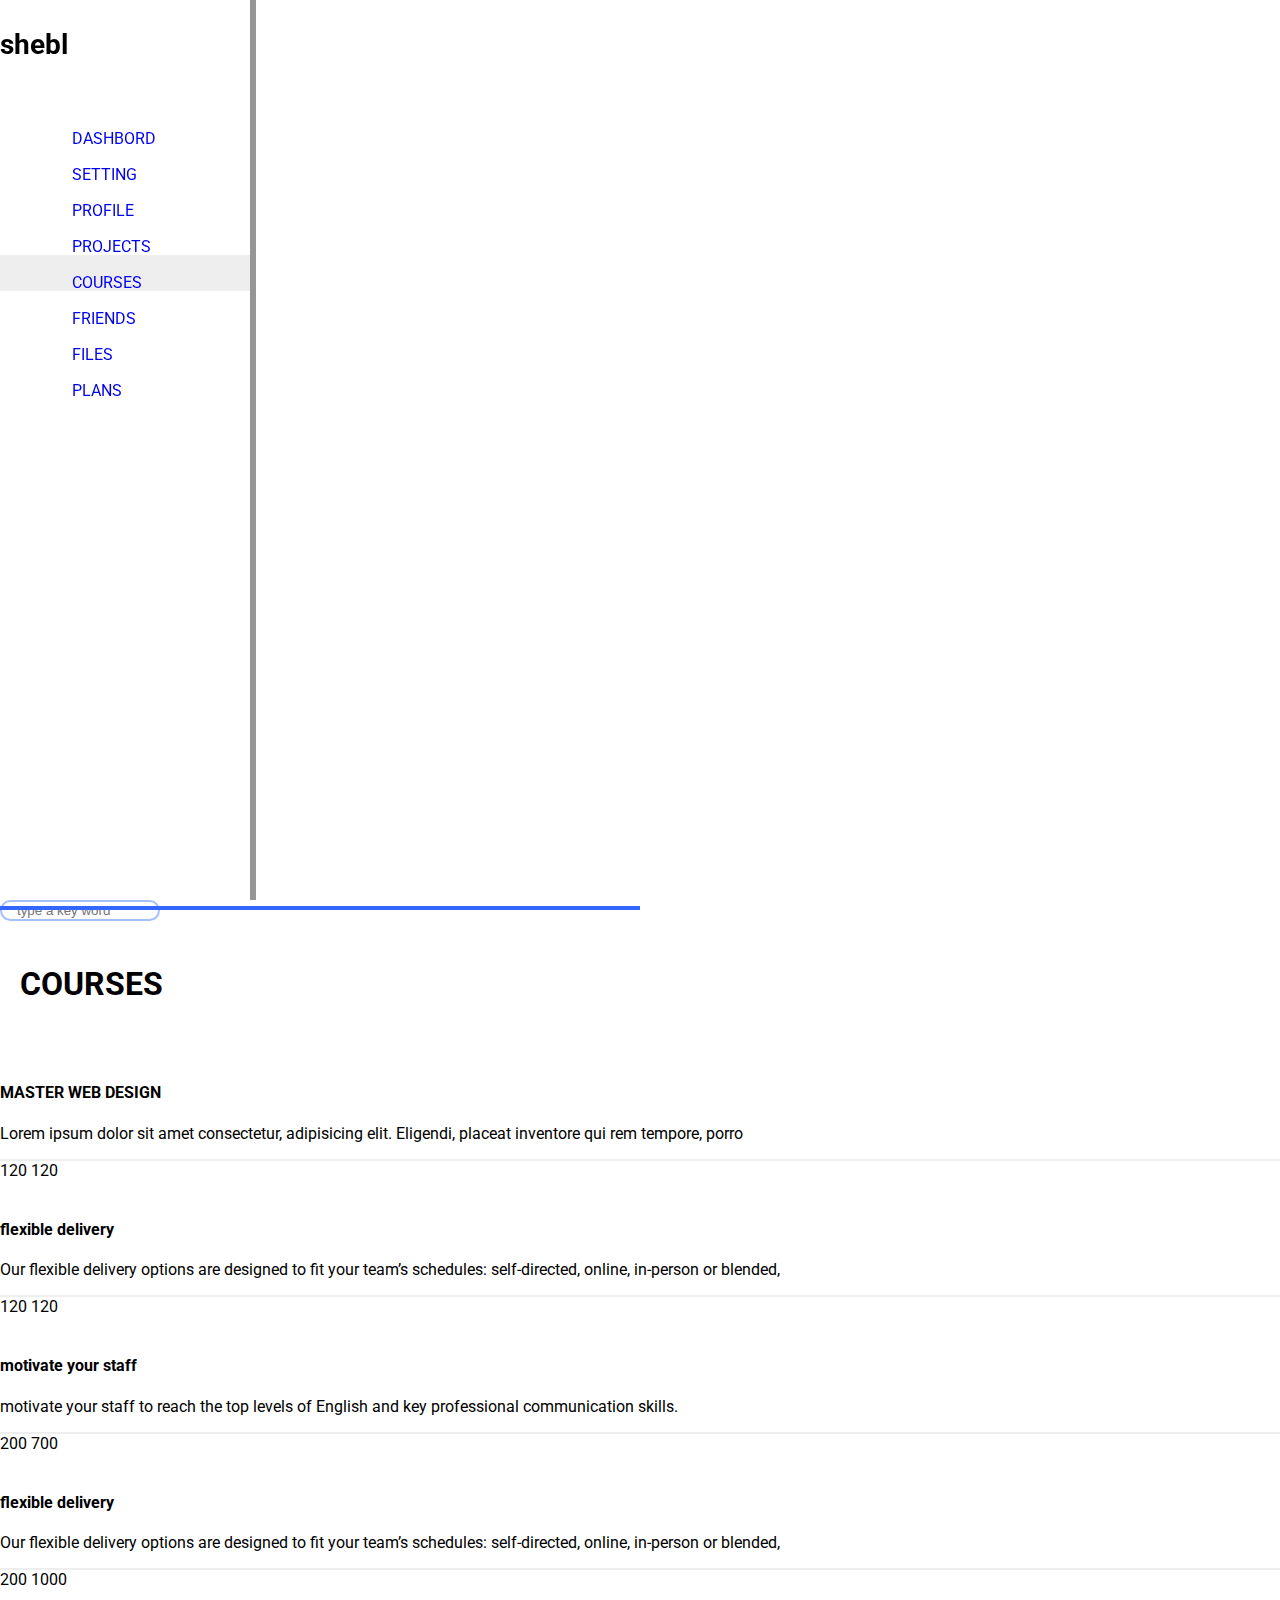
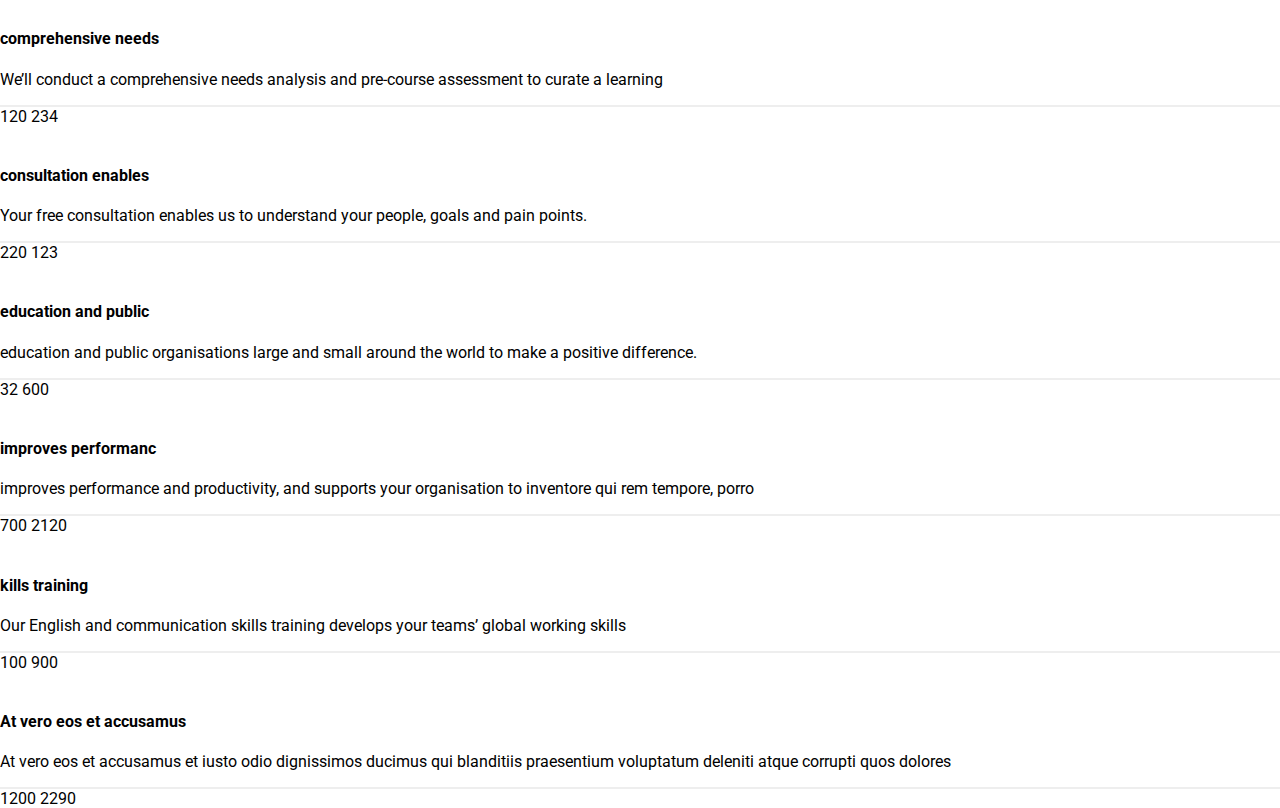
==== courses.html @ d2064e90 "fix link problem" ====
<!DOCTYPE html>
<html lang="en">
<head>
    <meta charset="UTF-8">
    <meta http-equiv="X-UA-Compatible" content="IE=edge">
    <meta name="viewport" content="width=device-width, initial-scale=1.0">
    <!-- font awesome file css for icons -->
    <link rel="stylesheet" href="css/all.min.css">
    <!-- normalize file css  -->
    <link rel="stylesheet" href="css/normalize.css">
    <!-- frame work  file css   -->
    <link rel="stylesheet" href="css/framWork.css">
    <!-- main file css for styling  -->
    <link rel="stylesheet" href="css/dashBordMain.css">
    <!-- font family link -->
    <link rel="preconnect" href="https://fonts.googleapis.com">
    <link rel="preconnect" href="https://fonts.gstatic.com" crossorigin>
    <link href="https://fonts.googleapis.com/css2?family=Roboto:wght@100;300;400;500;700;900&display=swap" rel="stylesheet">
    <title>DASHBORD</title>
</head>
<body>
    <div class="page d-flex bg-blue-lite">
        <div class="sidebar bg-white p-20 p-relative">
            <h3 class="p-relative mt-0 text-c f-header fs-24 ls-2">shebl</h3>
            <ul>
                <li >
                    <a href="index.html" class=" align-center fs-14 c-black rad-6 p-10">
                        <i class="fa-solid fa-chart-simple fa-fw"></i>
                        <span  class="hide-mobile">DASHBORD</span>
                    </a>
                </li>
                <li>
                    <a href="setting.html" class=" align-center fs-14 c-black rad-6 p-10">
                        <i class="fa-solid fa-gear fa-fw"></i>
                        <span  class="hide-mobile" >SETTING</span>
                    </a>
                </li>
                <li>
                    <a href="profile.html" class=" align-center fs-14 c-black rad-6 p-10">                        
                        <i class="fa-solid fa-user fa-fw"></i>
                        <span  class="hide-mobile" >PROFILE</span>
                    </a>
                </li>
                <li>
                    <a href="projects.html" class=" align-center fs-14 c-black rad-6 p-10">
                        <i class="fa-solid fa-list-check fa-fw"></i>
                        <span class="hide-mobile" >PROJECTS</span>
                    </a>
                </li>
                <li class="active">
                    <a href="courses.html" class="  activealign-center fs-14 c-black rad-6 p-10">
                        <i class="fa-brands fa-discourse fa-fw"></i>
                        <span  class="hide-mobile" >COURSES</span>
                    </a>
                </li>
                <li>
                    <a href="friends.html" class=" align-center fs-14 c-black rad-6 p-10">
                        <i class="fa-solid fa-user-group fa-fw"></i>
                        <span  class="hide-mobile" >FRIENDS</span>
                    </a>
                </li>
                <li>
                    <a href="files.html" class=" align-center fs-14 c-black rad-6 p-10">
                        <i class="fa-solid fa-file fa-fw"></i>
                        <span  class="hide-mobile" >FILES</span>
                    </a>
                </li>
                <li>
                    <a href="plans.html" class=" align-center fs-14 c-black rad-6 p-10">
                        <i class="fa-solid fa-wallet fa-fw"></i>
                        <span  class="hide-mobile">PLANS</span>
                    </a>
                </li>
            </ul>
        </div>
        <div class="content w-full">
            <!-- start header -->
            <div class="header bg-white p-15 between-flex">
                <div class="search p-relative ">
                    <input class="p-5 on-foucs" type="search" placeholder="type a key word">
                </div>
                <div class="icons d-flex align-center">
                    <span class="notification p-relative">
                        <i class="fa-solid fa-bell fa-lg"></i>
                    </span>
                    <img src="/pics/avatar.png" alt="">
                </div>
            </div>
            <!-- end header -->
            <h1 class="p-relative">COURSES</h1>
            <div class="courses-page d-grid m-20 gap-20">
              <div class="course bg-white rad-6 p-relative">                
                <img class="cover" src="/pics/course-02.jpg" alt="">
                <img class="instructor"  src="/pics/team-01.png" alt=""> 
                <div class="p-20">
                  <h4 class="m-0">MASTER WEB DESIGN</h4>
                  <p class="description c-gray fs-14 mt-15">Lorem ipsum dolor sit amet consectetur, adipisicing elit. Eligendi, placeat inventore qui rem tempore, porro</p>
                </div>  
                <div class="info p-15 p-relative space-between d-flex align-center fw-bold">
                  <span class="title bg-blue c-white btn-shape">course info</span>
                  <span class="c-gray">
                    <i class="fa-regular fa-user"></i>
                    120
                  </span>
                  <span class="c-gray">
                    <i class="fa-solid fa-dollar-sign"></i>
                    120
                  </span>
                </div>              
              </div>
              <div class="course bg-white rad-6 p-relative">                
                <img class="cover" src="/pics/course-01.jpg" alt="">
                <img class="instructor"  src="/pics/team-02.png" alt=""> 
                <div class="p-20">
                  <h4 class="m-0">flexible delivery </h4>
                  <p class="description c-gray fs-14 mt-15">Our flexible delivery options are designed to fit your team’s schedules: self-directed, online, in-person or blended,</p>
                </div>  
                <div class="info p-15 p-relative space-between d-flex align-center fw-bold">
                  <span class="title bg-blue c-white btn-shape">course info</span>
                  <span class="c-gray">
                    <i class="fa-regular fa-user"></i>
                    120
                  </span>
                  <span class="c-gray">
                    <i class="fa-solid fa-dollar-sign"></i>
                    120
                  </span>
                </div>              
              </div>
              <div class="course bg-white rad-6 p-relative">                
                <img class="cover" src="/pics/course-03.jpg" alt="">
                <img class="instructor"  src="/pics/team-04.png" alt=""> 
                <div class="p-20">
                  <h4 class="m-0">motivate your staff</h4>
                  <p class="description c-gray fs-14 mt-15">motivate your staff to reach the top levels of English and key professional communication skills.</p>
                </div>  
                <div class="info p-15 p-relative space-between d-flex align-center fw-bold">
                  <span class="title bg-blue c-white btn-shape">course info</span>
                  <span class="c-gray">
                    <i class="fa-regular fa-user"></i>
                    200
                  </span>
                  <span class="c-gray">
                    <i class="fa-solid fa-dollar-sign"></i>
                    700
                  </span>
                </div>              
              </div>
              <div class="course bg-white rad-6 p-relative">                
                <img class="cover" src="/pics/course-02.jpg" alt="">
                <img class="instructor"  src="/pics/team-05.png" alt=""> 
                <div class="p-20">
                  <h4 class="m-0">flexible delivery</h4>
                  <p class="description c-gray fs-14 mt-15">Our flexible delivery options are designed to fit your team’s schedules: self-directed, online, in-person or blended,</p>
                </div>  
                <div class="info p-15 p-relative space-between d-flex align-center fw-bold">
                  <span class="title bg-blue c-white btn-shape">course info</span>
                  <span class="c-gray">
                    <i class="fa-regular fa-user"></i>
                    200
                  </span>
                  <span class="c-gray">
                    <i class="fa-solid fa-dollar-sign"></i>
                    1000
                  </span>
                </div>              
              </div>
              <div class="course bg-white rad-6 p-relative">                
                <img class="cover" src="/pics/course-05.jpg" alt="">
                <img class="instructor"  src="/pics/team-01.png" alt=""> 
                <div class="p-20">
                  <h4 class="m-0">comprehensive needs</h4>
                  <p class="description c-gray fs-14 mt-15">We’ll conduct a comprehensive needs analysis and pre-course assessment to curate a learning</p>
                </div>  
                <div class="info p-15 p-relative space-between d-flex align-center fw-bold">
                  <span class="title bg-blue c-white btn-shape">course info</span>
                  <span class="c-gray">
                    <i class="fa-regular fa-user"></i>
                    120
                  </span>
                  <span class="c-gray">
                    <i class="fa-solid fa-dollar-sign"></i>
                    234
                  </span>
                </div>              
              </div>
              <div class="course bg-white rad-6 p-relative">                
                <img class="cover" src="/pics/course-04.jpg" alt="">
                <img class="instructor"  src="/pics/team-01.png" alt=""> 
                <div class="p-20">
                  <h4 class="m-0">consultation enables</h4>
                  <p class="description c-gray fs-14 mt-15">Your free consultation enables us to understand your people, goals and pain points. </p>
                </div>  
                <div class="info p-15 p-relative space-between d-flex align-center fw-bold">
                  <span class="title bg-blue c-white btn-shape">course info</span>
                  <span class="c-gray">
                    <i class="fa-regular fa-user"></i>
                    220
                  </span>
                  <span class="c-gray">
                    <i class="fa-solid fa-dollar-sign"></i>
                    123
                  </span>
                </div>              
              </div>
              <div class="course bg-white rad-6 p-relative">                
                <img class="cover" src="/pics/course-01.jpg" alt="">
                <img class="instructor"  src="/pics/team-04.png" alt=""> 
                <div class="p-20">
                  <h4 class="m-0">education and public </h4>
                  <p class="description c-gray fs-14 mt-15">education and public organisations large and small around the world to make a positive difference.</p>
                </div>  
                <div class="info p-15 p-relative space-between d-flex align-center fw-bold">
                  <span class="title bg-blue c-white btn-shape">course info</span>
                  <span class="c-gray">
                    <i class="fa-regular fa-user"></i>
                    32
                  </span>
                  <span class="c-gray">
                    <i class="fa-solid fa-dollar-sign"></i>
                    600
                  </span>
                </div>              
              </div>
              <div class="course bg-white rad-6 p-relative">                
                <img class="cover" src="/pics/course-04.jpg" alt="">
                <img class="instructor"  src="/pics/team-01.png" alt=""> 
                <div class="p-20">
                  <h4 class="m-0">improves performanc</h4>
                  <p class="description c-gray fs-14 mt-15"> improves performance and productivity, and supports your organisation to inventore qui rem tempore, porro</p>
                </div>  
                <div class="info p-15 p-relative space-between d-flex align-center fw-bold">
                  <span class="title bg-blue c-white btn-shape">course info</span>
                  <span class="c-gray">
                    <i class="fa-regular fa-user"></i>
                    700
                  </span>
                  <span class="c-gray">
                    <i class="fa-solid fa-dollar-sign"></i>
                    2120
                  </span>
                </div>              
              </div>
              <div class="course bg-white rad-6 p-relative">                
                <img class="cover" src="/pics/course-03.jpg" alt="">
                <img class="instructor"  src="/pics/team-01.png" alt=""> 
                <div class="p-20">
                  <h4 class="m-0"> kills training</h4>
                  <p class="description c-gray fs-14 mt-15">Our English and communication skills training develops your teams’ global working skills</p>
                </div>  
                <div class="info p-15 p-relative space-between d-flex align-center fw-bold">
                  <span class="title bg-blue c-white btn-shape">course info</span>
                  <span class="c-gray">
                    <i class="fa-regular fa-user"></i>
                    100
                  </span>
                  <span class="c-gray">
                    <i class="fa-solid fa-dollar-sign"></i>
                    900
                  </span>
                </div>              
              </div>
              <div class="course bg-white rad-6 p-relative">                
                <img class="cover" src="/pics/course-02.jpg" alt="">
                <img class="instructor"  src="/pics/team-01.png" alt=""> 
                <div class="p-20">
                  <h4 class="m-0">At vero eos et accusamus</h4>
                  <p class="description c-gray fs-14 mt-15">At vero eos et accusamus et iusto odio dignissimos ducimus qui blanditiis praesentium voluptatum deleniti atque corrupti quos dolores</p>
                </div>  
                <div class="info p-15 p-relative space-between d-flex align-center fw-bold">
                  <span class="title bg-blue c-white btn-shape">course info</span>
                  <span class="c-gray">
                    <i class="fa-regular fa-user"></i>
                    1200
                  </span>
                  <span class="c-gray">
                    <i class="fa-solid fa-dollar-sign"></i>
                    2290
                  </span>
                </div>              
              </div>
            </div>
        </div>
    </div>
</body>
</html>
---- css/dashBordMain.css ----
/* start global rules  */
::-webkit-scrollbar{
  width: 15px;
}
::-webkit-scrollbar-track{
  background-color: white;
}
::-webkit-scrollbar-thumb{
  background-color: #5454ff;
  transition: 0.3s;
}
::-webkit-scrollbar-thumb:hover{
  background-color: #3434ff;
}
*{
  box-sizing: border-box;
}
body{
  margin: 0;
  padding: 0;
  font-family: 'Roboto', sans-serif;
}
*:focus{
  outline: none;
}
a{
  text-decoration: none;

}
li ,ul{
  list-style: none;
  padding: 0;
  margin: 0;
}

/* end global rules  */ 
.page{
  min-height: 100vh;
}
/* start side bar */
.sidebar{
  overflow: hidden;
  width: 94px;
  height: 100vh;
  box-shadow: 11px 0px 20px 2px #96969687;
  position: sticky;
  top: 0px;
  left: 0px;
  transition:.4s ;
  -webkit-transition:.4s ;
  -moz-transition:.4s ;
  -ms-transition:.4s ;
  -o-transition:.4s ;
}

@media (min-width:550px) {
  .sidebar:hover{
    width: 250px;
    box-shadow: 6px 0px 0px  #969696;
  }
  .sidebar:hover h3{
    font-size: 28px;
  }
  .sidebar:hover  span{
    transform: sidebar(10px);
    -webkit-transform: sidebar(10px);
    -moz-transform: sidebar(10px);
    -ms-transform: sidebar(10px);
    -o-transform: sidebar(10px);
}
}
.sidebar h3{
  font-size: 14px;
  transition-duration: 0.4s;
  transition-delay: 0.3s;
  margin-bottom: 50px;
}
.sidebar h3::before,
.sidebar h3::after{
  position: absolute;
  content: "";
  left: 50%;
}
.sidebar h3::before{
  width: 70px;
  height: 2px;
  background-color: #969696;
  bottom: -10px;
  transform: translateX(-50%);
}
.sidebar h3::after{
  border: 4px solid rgb(255, 255, 255);
  width: 10px;
  height: 10px;
  border-radius: 50%;
  bottom: -9px;
  transform: translateX(-50%) translatey(50%);
  background: #5454ff;
}
.sidebar ul li{
  background-color: #ffffff;
  padding: 18px 5px;
  transition: 0.3s;
}
.sidebar ul li:hover,
.sidebar ul li.active{
  background-color: #eeeeee;
}
.sidebar ul li a{
  transition: 0.4s;
}
.sidebar ul li a:hover ,
.sidebar ul li a.active {
  background-color: rgba(0, 0, 255, 0.096);
}
.sidebar ul li:hover a,
.sidebar ul li a.active{
  transition: 0.4s;
  color: rgb(72, 72, 255);
}
.sidebar ul li a span{
  margin-left: 7px;
  position: absolute;
  transform: translatex(60px);
  transition-duration: 0.5s;
  transition-delay: 0.3s;
  transition-property: all;
  -webkit-transform: translatex(60px);
  -moz-transform: translatex(60px);
  -ms-transform: translatex(60px);
  -o-transform: translatex(60px);
}
/*  the media 767 px */
@media (max-width:767px) {
  .sidebar i{
    font-size: 13px;
  }
  .sidebar{
    width: 67px;
    padding: 6px
  }
  .sidebar h3{
    margin-bottom: 50px; 
    margin-top: 10px;
    font-size: 14px; 
  }
  .sidebar h3::before,
  .sidebar h3::after{
    position: absolute;
    content: "";
    left: 50%;
  }
  .sidebar h3::before{  
    width: 90%;
    height: 2px;
    background-color: #969696;
    bottom: -10px;
    transform: translateX(-50%);
  }
  .sidebar h3::after{
    border: 4px solid rgb(255, 255, 255);
    width: 15px;
    height: 15px;
    border-radius: 50%;
    bottom: -9px;
    transform: translateX(-50%) translatey(50%);  
    background: #5454ff;
  }
}
/* end side bar */
/* start content */
.content{
  overflow: hidden; 
}
.content .header .search input{
  width: 160px;
  border-radius: 15px;
  padding-left: 15px;
  border: 2.4px solid #a4c1ff;
  transition: 0.4s;
}
.content .header .search input:focus{
  width: 210px;
}
.content .header .icons span i{
  color: rgb(90, 106, 253);
  font-size: 20px;
  margin-top: 15px;
  position: relative;
} 
.content .header .icons span::after{
  content: "";
  position: absolute;
  width: 10px;
  height: 10px;
  border-radius: 50%;
  background-color: #ff2d2d;
  top: -12px;
  left: 12px;
} 
.content .header .icons img{
  width: 50px;
  padding-left:  10px;

} 

h1{
  margin: 20px 20px 40px;
  width: fit-content;
}
h1::after,
h1::before{
  content: "";
  position: absolute;
  height: 4px;
  bottom: -10px;
  left: 0px;
}
h1::before{
  background-color: rgb(255, 255, 255);
  width: 100%;
}
h1::after{
  background-color: rgb(50, 104, 255);
  width: 50%;
}
.holder{
  grid-template-columns: repeat(auto-fill ,minmax(450px,1fr));
  margin: 0 20px;
}
@media (max-width:767px) {
  .holder{
    grid-template-columns: minmax(200px,1fr);
    margin: 0 10px;
    gap: 10px;
  }
}
.welcome{
  overflow: hidden;
}
.welcome .intro img{
  width: 200px;
} 
.welcome .intro div{
  flex: 1;
}
.welcome .avatar{
  width: 64px;
  border: 5px solid white;
  border-radius: 50%;
  margin-top: -32px;
  margin-left: 50px;
}
.welcome .body {
  border-top: 2px solid #eee ;
  border-bottom: 2px solid #eee ;
}
.welcome .body > div{
  flex: 1;
}


.welcome .visit{
  margin: 15px 15px 15px auto; 
  text-align: center;
  transition: 00.3s;
}
@media (max-width:767px) {
  .welcome .intro{
    padding-bottom: 30px;
  }
  .welcome .intro img{
    display: none;
  }
  .welcome .avatar{
    margin-left: 0px;
  }
  .welcome .body > div:not(:last-child){
    margin-bottom: 20px;
  }
}
.quick-draft form .save{
  margin-left: auto;
  cursor: pointer;
}
.quick-draft form textarea{
  resize: none;
  min-height: 195px;
}
.target .row .icon{
  width: 80px;
  height: 80px;
  border-radius: 15px;
  margin-right: 20px;
}
.target .row .details {
  flex: 1;
}
.target .row .details  .progress {
  border-radius:7px;
  height: 12px;

}
.target .row .details  .progress > span {
  position: absolute;
  top: 0;
  left: 0;
  height: 100%;  border-radius:7px;
}
.target .row .details  .progress > span span {
  position: absolute;
  bottom: 31px;
  right: -16px;
  color: white;
  font-weight: bold;
  padding: 6px 6px;
  font-size: 14px;
  border-radius: 5px;
}
.target .row .details  .progress > span span::after {
  content: "";
  position: absolute;
  border-width: 10px;
  border-style: solid;
  left: 9px;
  bottom: -18px;
}
.target .row .details  .progress > span.blue span::after {
  border-color: #5454ff transparent transparent transparent;
}
.target .row .details  .progress > span.red span::after {
  border-color: rgb(255, 68, 68) transparent transparent transparent;
}
.target .row .details  .progress > span.green span::after {
  border-color: rgb(20, 88, 119) transparent transparent transparent;
}
.target > div >div>i{
  font-size: 25px;
} 
.ticket .box:nth-child(1){
  width: calc(50% - 10px);
  border-bottom: 5px solid  rgb(255, 170, 13);
}
.ticket .box:nth-child(2){
  width: calc(50% - 10px);
  border-bottom: 5px solid  rgb(255, 38, 38);
}
.ticket .box:nth-child(3){
  width: calc(50% - 10px);
  border-bottom: 5px solid  #5454ff;
}
.ticket .box:nth-child(4){
  width: calc(50% - 10px);
  border-bottom: 5px solid  rgb(0, 124, 182);
}
.latest-news .row:not(:last-of-type){
  margin-bottom: 20px;
  padding-bottom: 20px;
  border-bottom: 2px solid #eee;
}
.latest-news .row img{
  width:100px ;
  border-radius: 6px;
  margin-right: 15px;
}
.latest-news .row .info{
  flex: 1;
}
.latest-news .row .info h3{
  margin: 0;
  margin-bottom: 5px;
  font-size: 16px;
}
@media (max-width:767px) {
  .latest-news .row img{
    margin-right: 0px;
    margin-bottom: 5px;
  }
  .latest-news .row .labol{
    margin-top: 10px;
  }
}
.tasks i{
  cursor: pointer;
  transition: 0.4s;
}
.tasks i:hover{
  filter: grayscale(12);
}
.upload img{
  width: 45px;
  margin-bottom: 10px;
}
.last-project ul::before{
  content: "";
  position:absolute;
  left: 31px;
  width: 2px;
  height: 100%;
  background-color: #3434ff;
}
.last-project ul li{
  position: relative;
  margin-left: 20px;
}
.last-project  ul li::before{
  content: "";
  width: 20px;
  height: 20px;
  display: block;
  border-radius: 50%;
  background-color: #e2e2e2;
  border: 2px solid white;
  outline: 2px solid #5454ff;
  margin-right: 20px;
}

.last-project  ul li.done::before{
 background-color: #5454ff;
}
.last-project  ul li.current::before{
  animation: change 0.8s infinite alternate;
  -webkit-animation: change 0.8s infinite alternate;
}   
@keyframes change {
  form{
    background-color: #ffffff;
  }
  to{
    background-color: #5454ff
  }
}
.last-project  img {
  position: absolute;
  top: 34%;
  right: 37px;
  width: 160px;
}
.reminders ul li .key{
  width: 15px ;
  height: 15px;
  margin-right: 7px;
  margin-left: 7px;
}
.reminders ul li > .blue{
  border-left: 4px solid #5454ff ;
  border-radius:8px ;
  -webkit-border-radius:8px ;
  -moz-border-radius:8px ;
  -ms-border-radius:8px ;
  -o-border-radius:8px ;
}
.reminders ul li > .red{
  border-left: 4px solid rgb(255, 38, 38);
  border-radius:8px ;
  -webkit-border-radius:8px ;
  -moz-border-radius:8px ;
  -ms-border-radius:8px ;
  -o-border-radius:8px ;
}
.reminders ul li > .green{
  border-left: 4px solid  rgb(0, 124, 182);
  border-radius:8px ;
  -webkit-border-radius:8px ;
  -moz-border-radius:8px ;
  -ms-border-radius:8px ;
  -o-border-radius:8px ;
}
.reminders ul li > .orange{

  border-left: 4px solid  rgb(255, 170, 13);
  border-radius:8px ;
  -webkit-border-radius:8px ;
  -moz-border-radius:8px ;
  -ms-border-radius:8px ;
  -o-border-radius:8px ;
}
.latest-post .avatar{
  width: 48px;
}
.latest-post .post-content{
  border-bottom: 3px solid #d5d5d5;
}
.latest-post .post-stats div i{
  transition: 0.3s;
  cursor: pointer;
  -webkit-transition: 0.3s;
  -moz-transition: 0.3s;
  -ms-transition: 0.3s;
  -o-transition: 0.3s;
}
.latest-post .post-stats i:hover{
  color: #5454ff;
  font-size: 22px;
}
.social .box{
  padding-left: 70px;
}
.social .box i{
  height: 100%;
  position: absolute;
  left: 0px;
  top: 0px;
  width: 52px;
  transition: 0.4s;
  -webkit-transition: 0.4s;
  -moz-transition: 0.4s;
  -ms-transition: 0.4s;
  -o-transition: 0.4s;
}
.social .box i:hover{
  transform: rotate(7deg);
  -webkit-transform: rotate(7deg);
  -moz-transform: rotate(7deg);
  -ms-transform: rotate(7deg);
  -o-transform: rotate(7deg);
}
.social  .tiwtter{
  background-color: #1da0f217;
  color: #1da1f2;
}
.social  .tiwtter a,
.social  .tiwtter i{
  background-color: #1da1f2; 
}

.social  .facebook{
  background-color: #1876f227;
  color:#1876f2;
}
.social  .facebook a,
.social  .facebook i{
  background-color: #1876f2;
}
.social .youtube{
  background-color: #ff000031;
  color: #ff0000;
}
.social  .youtube a,
.social  .youtube i{
  background-color:  #ff0000;
}
.social .linkedin{
  background-color: #0076b53d;
  color: #0077b5;
}
.social  .linkedin a,
.social  .linkedin i{
  background-color: #0077b5;; 
}
.social .instagram{
  background-color: #e1306b34;
  color: #e1306c;
}
.social  .instagram a,
.social  .instagram i{
  background-color: #e1306c;
}


.project-table  .response {
  overflow-x: auto;
}
.project-table table {
  min-width: 1000px;
}
.project-table  table{
  border-spacing: 0px;

}
.response tbody td{
  padding: 15px;
}
.response tbody   td:not(:last-child){
  padding: 15px;
  font-size: 20px; 
  color: gray; 
}
.project-table img{
  width: 30px;
  border: 3px solid white;
  border-radius: 50%;
  transition: 0.4s;
  -webkit-border-radius: 50%;
  -moz-border-radius: 50%;
  -ms-border-radius: 50%;
  -o-border-radius: 50%;
  -webkit-transition: 0.4s;
  -moz-transition: 0.4s;
  -ms-transition: 0.4s;
  -o-transition: 0.4s;
}
.project-table img:hover{
  transform: translatey(-8px);
  -webkit-transform: translatey(-8px);
  -moz-transform: translatey(-8px);
  -ms-transform: translatey(-8px);
  -o-transform: translatey(-8px);
}
.project-table img:not(:first-child){
    margin-left: -18px;
} 
.response thead td {
  background-color: #eee;
  padding: 20px;
  color: #0f3f7e;
  transition: 0.3s;
  font-size: large;
  -webkit-transition: 0.3s;
  -moz-transition: 0.3s;
  -ms-transition: 0.3s; 
  -o-transition: 0.3s;
}
.response tbody tr:hover td {
  background-color: #faf7f7;
}
.response tbody td {
  border-bottom: 3px solid #eee;
  border-left: 3px solid #eee;
  transition: 0.4s;
  -webkit-transition: 0.4s;
  -moz-transition: 0.4s;
  -ms-transition: 0.4s;
  -o-transition: 0.4s;
}
.response tbody td:last-child {
  border-right : 3px solid #eee;
  
}
/* start setting*/
.toggle-checkbox{
  -webkit-appearance : none ;
  appearance: none;
  
}
.toggle-switch{
  background-color: #ccc;
  width: 78px;
  height: 32px;
  border-radius: 16px;
  position: relative;
  transition: 0.4s;
  cursor: pointer;
  -webkit-border-radius: 16px;
  -moz-border-radius: 16px;
  -ms-border-radius: 16px;
  -o-border-radius: 16px;
  -webkit-transition: 0.4s;
  -moz-transition: 0.4s;
  -ms-transition: 0.4s;
  -o-transition: 0.4s;
}
.toggle-switch::before{
  font-family: "Font Awesome 5 Free";
  content: "\f00d";
  font-weight: 900;
  background-color: white;
  width: 24px;
  height: 24px;
  position: absolute;
  border-radius: 50%;
  -webkit-border-radius: 50%;
  -moz-border-radius: 50%;
  -ms-border-radius: 50%;
  -o-border-radius: 50%;
  top: 4px;
  left: 4px;
  display: flex;
  justify-content: center;
  align-items: center;
  color: #ccc;
  transition: 0.4s;
  -webkit-transition: 0.4s;
  -moz-transition: 0.4s;
  -ms-transition: 0.4s;
  -o-transition: 0.4s;
}
.toggle-checkbox:checked + .toggle-switch{
  background-color: #0077b5;
}
.toggle-checkbox:checked + .toggle-switch::before {
  left: 50px;
  color: #6eadff;
  content: "\f00c";
}
.setting-page{
  grid-template-columns: repeat(auto-fill,minmax(500px,1fr)) ;
}
@media (max-width:767px) {
  .setting-page{
    grid-template-columns: minmax(100px,1fr) ;
    margin-left: 10px;
    margin-right: 10px;
    gap: 10px;
  }
}
.setting-page .Security .box:not(:last-child){
  padding-bottom: 6px;
}
.setting-page .Security .box:not(:last-child){
  border-bottom: 1px solid #eeeeee;
}
.setting-page .close-massage{
  resize: none;
  width: 100%;
  min-height: 160px;
  padding: 10px;
  border: 1px solid rgb(202, 202, 202);
}
.setting-page .address{
  display: inline-flex;
  width: calc(100% - 100px);
}
.setting-page .social-box i{
  width: 40px ;
  height: 40px;
  background-color: #eeeeee;
  border:  1px solid #ddd;
  border-right: none;
  border-radius: 6px 0 0  6px;
  -webkit-border-radius: 6px 0 0  6px;
  -moz-border-radius: 6px 0 0  6px;
  -ms-border-radius: 6px 0 0  6px;
  -o-border-radius: 6px 0 0  6px;
  transition: 0.4s;
  -webkit-transition: 0.4s;
  -moz-transition: 0.4s;
  -ms-transition: 0.4s;
  -o-transition: 0.4s;
}
.setting-page .social-box input{
  height: 40px;
  background-color: #eeeeee;
  border:  1px solid #ddd;
  padding-left: 15px;
  border-left: none;
  border-radius: 0 6px  6px 0;
  -webkit-border-radius: 0 6px  6px 0;
  -moz-border-radius: 0 6px  6px 0;
  -ms-border-radius: 0 6px  6px 0;
  -o-border-radius: 0 6px  6px 0;
}
.setting-page .social-box >div:focus-within i{
  color: #0077b5;
  font-size: 26px;
}
.General a{
  margin-left: 17px;
  background-color: #ddd;
  padding: 12px 8px;
  border-radius: 6px;
  -webkit-border-radius: 6px;
  -moz-border-radius: 6px;
  -ms-border-radius: 6px;
  -o-border-radius: 6px;
}
.widgets-box .control label{
  padding-left: 30px;
  cursor: pointer;
  position: relative;
}
.widgets-box .control label::after{
  font-family: "Font Awesome 5 Free";
  transition: 0.4s;
  content: "\f00c";
  font-weight: 900;
  position: absolute;
  left: 2px;
  font-size: 12px;
  display: flex;
  align-items:  center;
  justify-content: center;
  width: 16px;
  height: 16px;
  top: 50%;
  color: white;
  background-color: #0077b5;
  transform: translatey(-50%) scale(0) rotate(360deg);
  -webkit-transform: translatey(-50%) scale(0) rotate(360deg);
  -moz-transform: translatey(-50%) scale(0) rotate(360deg);
  -ms-transform: translatey(-50%) scale(0) rotate(360deg);
  -o-transform: translatey(-50%) scale(0) rotate(360deg);
  -webkit-transition: 0.4s;
  -moz-transition: 0.4s;
  -ms-transition: 0.4s;
  -o-transition: 0.4s;
}
.widgets-box .control label::before{
  content: "";
  position:absolute ;
  left: 0;
  top: 50%;
  width: 15px;
  height: 15px;
  border: 2px solid #d3d3d3;
  transform: translatey(-50%);
  -webkit-transform: translatey(-50%);
  -moz-transform: translatey(-50%);
  -ms-transform: translatey(-50%);
  -o-transform: translatey(-50%);
  transition: 0.3s;
  -webkit-transition: 0.3s;
  -moz-transition: 0.3s;
  -ms-transition: 0.3s;
  -o-transition: 0.3s;
}
.widgets-box .control label:hover::before{
  border-color:#0077b5;
}
.widgets-box .control input[type="checkbox"]{
  appearance: none;
}
.widgets-box .control input[type="checkbox"]:checked + label::after{
  transform: translatey(-50%) scale(1);
  -webkit-transform: translatey(-50%) scale(1);
  -moz-transform: translatey(-50%) scale(1);
  -ms-transform: translatey(-50%) scale(1);
  -o-transform: translatey(-50%) scale(1);
}
.widgets-box .control input[type="checkbox"]:checked + label::before{
  border-color:#0077b5;
}
.backup-control input[type="radio"]{
  appearance: none;
}
.backup-control .date label{
  padding-left: 30px;
  cursor: pointer;
  position: relative;

}
.backup-control .date label::after{
  content: "";
  position: absolute;
  left: 0px;
  margin-top: -11px;
  width: 18px;
  height: 18px;
  top: 50%;
  border: 2px solid #ddd;
  border-radius: 50%;
  -webkit-border-radius: 50%;
  -moz-border-radius: 50%;
  -ms-border-radius: 50%;
  -o-border-radius: 50%;
  transform: sale(0);
  -webkit-transform: sale(0);
  -moz-transform: sale(0);
  -ms-transform: sale(0);
  -o-transform: sale(0);
  transition: 0.4s;
  -webkit-transition: 0.4s;
  -moz-transition: 0.4s;
  -ms-transition: 0.4s;
  -o-transition: 0.4s;
}
.backup-control .date label::before{
  content: "";
  position: absolute;
  left: 5px;
  width: 12px;
  height: 12px;
  top: 3px;
  background-color: #0077b5;
  border-radius: 50%;
  -webkit-border-radius: 50%;
  -moz-border-radius: 50%;
  -ms-border-radius: 50%;
  -o-border-radius: 50%;
  transition: 0.4s;
  -webkit-transition: 0.4s;
  -moz-transition: 0.4s;
  -ms-transition: 0.4s;
  -o-transition: 0.4s;
  transform: scale(0);
  -webkit-transform: scale(0);
  -moz-transform: scale(0);
  -ms-transform: scale(0);
  -o-transform: scale(0);
}
.backup-control .date input[type="radio"]:checked + label::before{
  transform:scale(1);
  -webkit-transform:scale(1);
  -moz-transform:scale(1);
  -ms-transform:scale(1);
  -o-transform:scale(1);
}
.backup-control .date  input[type="radio"]:checked + label::after{
  border-color:#0077b5;
}
.backup-control .servers {
  border-top: 2px solid #eee;
  padding-top: 10px;
}
@media (max-width:767px) {
  .backup-control .servers {
    flex-wrap: wrap;
  }
}
.backup-control .servers .server:not(:last-child) {
  margin-right: 5px;
}
.backup-control .servers .server {
  border: 2px solid #eee;
  position: relative;
  
}
.backup-control .servers .server label {
  cursor: pointer;
}
.backup-control .servers input[type="radio"]:checked +.server {
  border-color: #0077b5 ;
}
/* end setting*/
/* start profile*/
.profile-page .rating i{
  cursor: pointer;
  transition: 0.4s;
  -webkit-transition: 0.4s;
  -moz-transition: 0.4s;
  -ms-transition: 0.4s;
  -o-transition: 0.4s;
}
.profile-page .rating i.fa-regular:hover{
  font-weight: bold; 
  color: orange; 
}

@media (min-width:768px) {
  .profile-page .avatar-box{
    width: 300px;
    border-right: 2px solid #eee;
  }
}
@media (MAX-width:768px) {
  .profile-page .overview{
    flex-direction: column;
  }
}
.profile-page .avatar-box > img{
  width: 120px;
}
.profile-page .avatar-box .levele{
  height: 10px;
  overflow: hidden;
  width: 70%;
  margin: auto;
}
.profile-page .avatar-box .levele span{
  height: inherit;
  position: absolute;
  top: 0%;
  left: 0%;
  background-color: #0077b5;
}
.profile-page .info-box .box{
  flex-wrap: wrap;
  
  transition: 0.4s;
  -webkit-transition: 0.4s;
  -moz-transition: 0.4s;
  -ms-transition: 0.4s;
  -o-transition: 0.4s;
}
.profile-page .info-box .box:not(:last-child){
  border-bottom: 2px solid #eee;
}
.profile-page .info-box .box:hover{
  background-color: #faf7f7;
}
.profile-page .info-box .box > div{
  min-width: 200px;
  padding: 10px 0 0 ;
}
@media (max-width:767px) {
  .profile-page .info-box .box{
    flex-wrap: wrap;
    flex-direction: column;
    text-align: center;
  }
  .profile-page .info-box .box > div{
    margin-bottom: 10px;
  }
  .profile-page .info-box .box > div .toggle-switch{
    margin: auto;
  }
}
@media (max-width:767px) {
  .other-data{
    flex-direction: column;
  }
}
.skills{
  flex-grow: 0;
}
.skills ul li{
  padding: 15px 0;
}
.skills ul li span{
  display: inline-flex;
  padding: 6px 10px;
  margin-right: 7px;
  background-color: #eee;
  border-radius: 6px;
  -webkit-border-radius: 6px;
  -moz-border-radius: 6px;
  -ms-border-radius: 6px;
  -o-border-radius: 6px;
  font-weight: bold;
  font-size: 14px;
  color: #363636fb;
  margin-top: 6px;
}
.skills ul li:not(:last-child){
  border-bottom: 1px solid #eee;
}
.activities{
  flex-grow: 2;
}
@media (min-width:768px) {
  .activities .activity .date{
    margin-left: auto  ;
    text-align: end;    
  }
}
.activities .activity .date span:last-child{
  font-weight: bold;
}
.activities .activity img{
  width: 70px;
  margin-right: 18px;
}
.activities .activity:not(:last-child){
  border-bottom: 1px solid #eee;
  padding-bottom: 20px;
  margin-bottom: 20px;
}
@media (max-width:767px) {
  .activities .activity{
    flex-direction: column;
    
  }
  .activities .activity img{
    margin-bottom: 10px;
    margin-right: 0px;
  }
  .activities .activity .date{
    margin-top: 20px;
    background-color: #eee;
    padding: 8px;
    border-radius:6px ;
    -webkit-border-radius:6px ;
    -moz-border-radius:6px ;
    -ms-border-radius:6px ;
    -o-border-radius:6px ;
}
}
.PROJECTS-page{
  grid-template-columns: repeat(auto-fill,minmax(500px,1fr));
}
@media (max-width:767px) {
  .PROJECTS-page{
    grid-template-columns: minmax(200px,1fr);
    margin-left: 10px;
    margin-right: 10px;
    gap: 10px;
  }
}
.PROJECTS-page .project .date{
  position: absolute;
  right: 10px;
  top: 30px;
  
}
.PROJECTS-page .project .team{
  position: relative;
  min-height: 80px;
}
.PROJECTS-page .project .team a{
  position: absolute  ;
  left: 0;
  bottom: 0;
  transition: 0.4s;
  -webkit-transition: 0.4s;
  -moz-transition: 0.4s;
  -ms-transition: 0.4s;
  -o-transition: 0.4s;
}
.PROJECTS-page .project .team a:nth-child(2){
  left: 25px;
}
.PROJECTS-page .project .team a:nth-child(3){
  left: 50px;
}
.PROJECTS-page .project .team a:nth-child(4){
  left: 75px;
}
.PROJECTS-page .project .team a:nth-child(5){
  left: 100px;
}
.PROJECTS-page .project .team a:hover{
  transform: translateY(-10px);
  -webkit-transform: translateY(-10px);
  -moz-transform: translateY(-10px);
  -ms-transform: translateY(-10px);
  -o-transform: translateY(-10px);
  z-index: 11;
}
.PROJECTS-page .project .team a img{
  width: 40px;
  border: 2px solid white;
  border-radius: 50%;
  -webkit-border-radius: 50%;
  -moz-border-radius: 50%;
  -ms-border-radius: 50%;
  -o-border-radius: 50%;
}

.PROJECTS-page .project .techs{
    justify-content: flex-end;
    border-top: 2px solid #eee;
    margin-top: 15px;
    padding-top: 15px;
}
.PROJECTS-page .project .techs span{
  padding: 5px 8px;
  margin-left: 5px;
  width: fit-content;
}
@media (max-width:767px) {
  .PROJECTS-page .project .techs {
    flex-direction: column;  
    justify-content: center; 
    align-items: center;
  }
  .PROJECTS-page .project .techs span {
    margin-bottom: 10px;

  }
  /* .PROJECTS-page .project .info{
    text-align: center;
    background-color: #ff7e7e;
    padding: 5px 10px;
    border-radius: 6px;    
    -webkit-border-radius: 6px;
    -moz-border-radius: 6px;
    -ms-border-radius: 6px;
    -o-border-radius: 6px;
  } */
  /* .PROJECTS-page .project .info {
    text-align: center;
    background-color: #ff7e7e;
    padding: 5px 10px;
    border-radius: 6px;    
    -webkit-border-radius: 6px;
    -moz-border-radius: 6px;
    -ms-border-radius: 6px;
    -o-border-radius: 6px;
} */
}
.PROJECTS-page .project .info{
  text-align: end;
  margin-top: 20px;
}
.PROJECTS-page .project .info .prog{
  height: 12px;
  width: 80%;
  position: relative;
  border-radius: 6px;
  -webkit-border-radius: 6px;
  -moz-border-radius: 6px;
  -ms-border-radius: 6px;
  -o-border-radius: 6px;
}
.PROJECTS-page .project .info .prog span{
  height: inherit;
  background-color: #0077b5;
  position: absolute;
  left: 0;
  border-radius: 6px 0 0  6px;
  -webkit-border-radius: 6px 0 0  6px;
  -moz-border-radius: 6px 0 0  6px;
  -ms-border-radius: 6px 0 0  6px;
  -o-border-radius: 6px 0 0  6px;
}

.courses-page{
  grid-template-columns: repeat(auto-fill,minmax(300px,1fr));
}
@media (max-width:767px) {
  .courses-page{
    grid-template-columns: minmax(200px,1fr);
    margin-left: 10px;
    margin-right: 10px;
    gap: 10px;
  }
}
.courses-page .course  {
  overflow: hidden;
  transition: 0.4s;
  -webkit-transition: 0.4s;
  -moz-transition: 0.4s;
  -ms-transition: 0.4s;
  -o-transition: 0.4s;
}
.courses-page .course:hover .instructor {
  left: 50%;
  transform: translateX(-50%);
  -webkit-transform: translateX(-50%);
  -moz-transform: translateX(-50%);
  -ms-transform: translateX(-50%);
  -o-transform: translateX(-50%);
 
}
.courses-page .course:hover   {
  transform: translateY(-18px);
  -webkit-transform: translateY(-18px);
  -moz-transform: translateY(-18px);
  -ms-transform: translateY(-18px);
  -o-transform: translateY(-18px);
}
.courses-page .course .cover  {
  max-width: 100%;
  filter: grayscale(31px);
  -webkit-filter: grayscale(31px);
}
.courses-page .course .instructor  {
  position: absolute;
  width: 64px;
  border-radius: 50%;
  -webkit-border-radius: 50%;
  -moz-border-radius: 50%;
  -ms-border-radius: 50%;
  -o-border-radius: 50%;
  top: 20px;
  left: 20px;
  border: 4px solid white ;
  transition: 0.3s;
  -webkit-transition: 0.3s;
  -moz-transition: 0.3s;
  -ms-transition: 0.3s;
  -o-transition: 0.3s;
}
.courses-page .course .info  {
  border-top: 2px solid #eee;
}
.courses-page .course .info .title {
  position: absolute;
  left: 50%;
  top: -50%;
  transform: translate(-50%);
  -webkit-transform: translate(-50%);
  -moz-transform: translate(-50%);
  -ms-transform: translate(-50%);
  -o-transform: translate(-50%);
}

/* end profile*/
/* end content*/
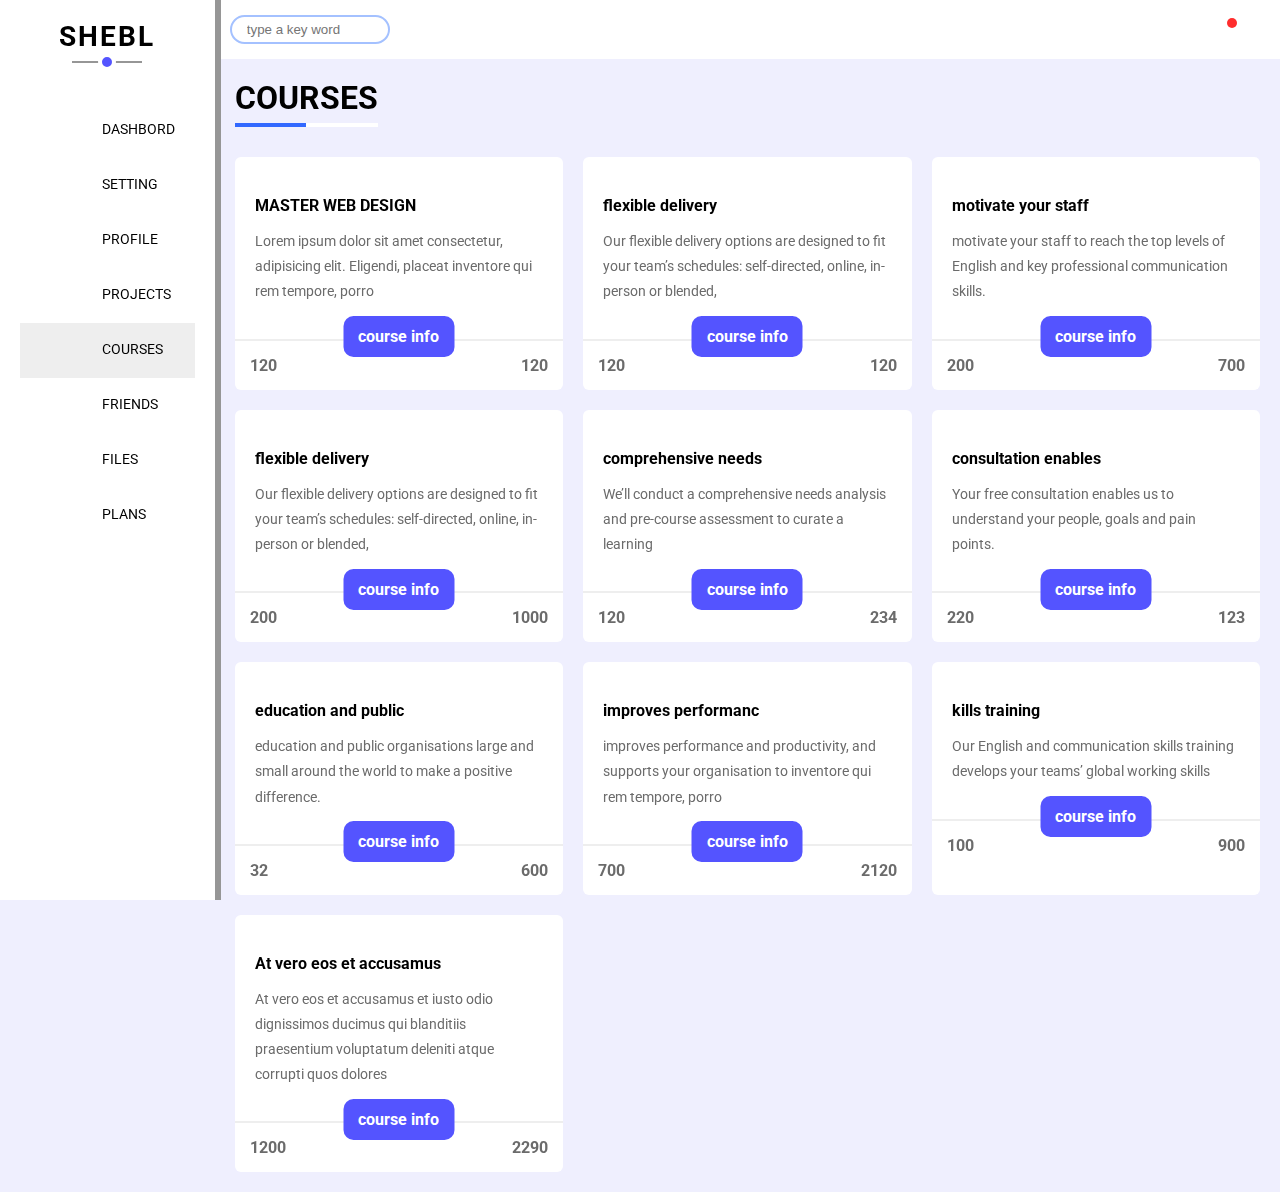
==== commit 8f6f6eeb: "add plan page and finish" ====
--- a/courses.html
+++ b/courses.html
@@ -16,7 +16,7 @@
     <link rel="preconnect" href="https://fonts.googleapis.com">
     <link rel="preconnect" href="https://fonts.gstatic.com" crossorigin>
     <link href="https://fonts.googleapis.com/css2?family=Roboto:wght@100;300;400;500;700;900&display=swap" rel="stylesheet">
-    <title>DASHBORD</title>
+    <title>COURSES</title>
 </head>
 <body>
     <div class="page d-flex bg-blue-lite">
--- a/css/framWork.css
+++ b/css/framWork.css
@@ -0,0 +1,291 @@
+/* start the framework */
+/* start box model */
+p{
+  line-height: 1.8;
+}
+
+.d-grid{
+  display: grid;
+}
+.d-block{
+  display: block;
+}
+.space-between{
+  justify-content: space-between;
+}
+.gap-20{
+  gap: 20px;
+}
+.gap-10{
+  gap: 10px;
+}
+.d-flex{
+  display: flex;
+}
+.f-wrap{
+  flex-wrap: wrap;
+}
+.align-center{
+  align-items: center;
+}
+@media (max-width:767px) {
+  .d-block-mobile{
+    display: block;
+  }
+}
+.w-full{
+  width: 100%;
+}
+.w-100{
+  width: 160px;
+}
+.w-fit{
+  width: fit-content;
+}
+/* end box model */
+/* start padding+margin+border */
+.p-5{
+  padding: 5px;
+}
+.p-10{
+  padding: 10px;
+}
+.p-15{
+  padding: 15px;
+}
+.p-20{
+  padding: 20px;
+}
+.pl-10{
+  padding-left: 10px;
+}
+.pl-15{
+  padding-left: 15px;
+}
+.pl-20{
+  padding-left: 20px;
+}
+.pb-10{
+  padding-bottom: 10px;
+}
+.pb-20{
+  padding-bottom: 20px;
+}
+.pt-10{
+  padding-top: 10px;
+}
+.pt-20{
+  padding-top: 20px;
+}
+.m-20{
+  margin: 20px;
+}
+.m-15{
+  margin: 15px;
+}
+.m-0{
+  margin: 0px;
+}
+.mb-0{
+  margin-bottom: 0px;
+}
+.mb-5{
+  margin-bottom: 5px;
+}
+.mb-10{
+  margin-bottom: 10px;
+}
+.mb-15{
+  margin-bottom: 15px;
+}
+.mb-20{
+  margin-bottom: 20px;
+}
+.mt-0{
+  margin-top: 0px;
+}
+.mt-5{
+  margin-top: 5px;
+}
+.mt-10{
+  margin-top: 10px;
+}
+.mt-20{
+  margin-top: 20px;
+}
+.mr-10{
+  margin-right: 10px;
+}
+.mr-15{
+  margin-right: 15px;
+}
+.rad-6{
+  border-radius: 6px;
+}
+.rad-10{
+  border-radius: 10px;
+  -webkit-border-radius: 10px;
+  -moz-border-radius: 10px;
+  -ms-border-radius: 10px;
+  -o-border-radius: 10px;
+}
+.rad-50{
+  border-radius: 50%;
+  -webkit-border-radius: 50%;
+  -moz-border-radius: 50%;
+  -ms-border-radius: 50%;
+  -o-border-radius: 50%;
+}
+.b-none{
+  border: none;
+}
+/* end padding+margin */
+
+/* start color */
+.c-black{
+  color: black;
+}
+.c-gray{
+  color: rgb(107, 107, 107);
+}
+.c-white{
+  color: white;
+}
+.c-blue{
+  color: #5454ff;
+}
+.c-black{
+  color: black;
+}
+.c-orange{
+  color: rgb(255, 170, 13);
+}
+.c-green{
+  color: rgb(0, 124, 182);
+}
+.c-red{
+  color: rgb(255, 38, 38);
+}
+.bg-white{
+  background-color: white;
+}
+.bg-eee{
+  background-color: #eee;
+}
+.bg-blue{
+  background-color: #5454ff;
+}
+.bg-blue-lite{
+  background-color: #c5c5fd47;;
+}
+.bg-green{
+  background-color:rgb(20, 88, 119);
+}
+.bg-green-lite{
+  background-color: rgba(20, 88, 119, 0.205);
+}
+.bg-red{
+  background-color: rgb(255, 68, 68);
+}
+.bg-red-lite{
+  background-color: rgba(255, 68, 68, 0.253);
+}
+.bg-orange{
+  background-color: rgb(255, 170, 13);
+}
+.bg-orange-lite{
+  background-color: rgba(255, 170, 13, 0.301);
+}
+/* end color */
+/* start position */
+.p-relative{
+  position: relative;
+}
+.p-absolute{
+  position: absolute;
+}
+/* end position */
+/* end the framework */
+/* start font */
+.lh-18{
+  line-height: 1.8;
+}
+.ls-2{
+  letter-spacing: 2px;
+}
+.f-header{
+  text-transform: uppercase;
+  font-weight: bold;
+}
+.text-c{
+  text-align: center;
+}
+@media (max-width:767px) {
+  .text-c-mobile{
+    text-align: center;
+  }
+}
+.text-r{
+  text-align: right;
+}
+.text-l{
+  text-align: left;
+}
+.fs-14{
+  font-size: 14px;
+}
+.fs-16{
+  font-size: 16px;
+}
+.fs-18{
+  font-size: 18px;
+}
+
+.fs-20{
+  font-size: 20px;
+}
+.fs-24{
+  font-size: 24px;
+}
+.fs-28{
+  font-size: 28px;
+}
+.fw-bold{
+  font-weight: bold;
+}
+/* start font */
+/* start components */
+.border-ccc{
+  border: 1px solid #ccc;
+}
+.between-flex{
+  display: flex;
+  justify-content: space-between;
+}
+.center-flex{
+  display: flex;
+  align-items: center;
+  justify-content: center;
+}
+.btn-shape{
+  padding: 11px 15px;
+  border-radius: 10px;
+  font-weight: bold;
+  transition: 0.4s;
+}
+
+.btn-shape:hover{
+  background-color:  #006effd5;
+}
+.on-foucs::placeholder{
+  transition: 0.4s;
+}
+.on-foucs:focus::placeholder{
+  opacity: 0;
+}
+@media (max-width:767px) {
+  .h-mobile{
+    display: none;
+  }
+}
+/* end components */--- a/css/dashBordMain.css
+++ b/css/dashBordMain.css
@@ -1183,7 +1183,8 @@
   -ms-border-radius: 6px 0 0  6px;
   -o-border-radius: 6px 0 0  6px;
 }
-
+/* end project*/
+/* start course*/
 .courses-page{
   grid-template-columns: repeat(auto-fill,minmax(300px,1fr));
 }
@@ -1209,10 +1210,10 @@
   -webkit-transform: translateX(-50%);
   -moz-transform: translateX(-50%);
   -ms-transform: translateX(-50%);
-  -o-transform: translateX(-50%);
- 
+  -o-transform: translateX(-50%); 
 }
 .courses-page .course:hover   {
+  box-shadow: -7px 10px 0px 3px #7d7d7d;
   transform: translateY(-18px);
   -webkit-transform: translateY(-18px);
   -moz-transform: translateY(-18px);
@@ -1254,6 +1255,282 @@
   -ms-transform: translate(-50%);
   -o-transform: translate(-50%);
 }
-
-/* end profile*/
+/* end course*/
+/* start friends  */
+.friends-page{
+  grid-template-columns: repeat(auto-fill,minmax(300px,1fr));
+}
+@media (max-width:767px) {
+  .friends-page{
+    grid-template-columns: minmax(200px,1fr);
+    margin-left: 10px;
+    margin-right: 10px;
+    gap: 10px;
+  }
+}
+.friends-page .contact{
+  position: absolute;
+  left: 10px;
+  top: 10px;
+}
+.friends-page .contact i{
+  background-color: #eee;
+  padding: 9px;
+  color: #5c5c5c;
+  transition:.4s;
+  -webkit-transition:.4s;
+  -moz-transition:.4s;
+  -ms-transition:.4s;
+  -o-transition:.4s;
+  cursor: pointer;
+}
+.friends-page .contact i:hover{
+  color: rgb(255, 255, 255);
+  background-color: #255fffd5;
+}
+.friends-page .friend .icons{
+  padding: 9px 0px 0px;
+  border-top: 3px solid #eee;
+  border-bottom: 3px solid #eee;
+  margin: 21px 0px;
+}
+.friends-page .friend .icons i{
+  font-size: 19px;
+  color: #4213a5;
+}
+.friends-page .friend .icons .vip{
+  position: absolute;
+    right: 0px;
+    top: 50%;
+    transform: translateY(-50%);
+    font-size: 66px;
+    /* background-color: #4acae0; */
+    padding: 9px;
+    border-radius: 13px;
+    color: #ffe13e;
+    opacity: 60%;
+}
+/* end friends  */
+/* start files  */
+.files-page {
+  flex-direction: row-reverse;
+  align-items: flex-start; 
+} 
+@media (max-width:767px) {
+  .files-page {
+    flex-direction: column;
+    align-items: normal;
+  }
+}
+.files-page .files-stat{
+  min-width: 260px;  
+} 
+.files-page .files-stat >div{
+  padding-right: 15px;
+} 
+.files-page .files-stat .icon{
+  font-size: 30px;
+  padding: 25px;
+  width: 40px;
+  height: 40px;
+  margin-right: 10px;
+  background-color: #e7e7e794;
+  transition: .3s;
+  -webkit-transition: .3s;
+  -moz-transition: .3s;
+  -ms-transition: .3s;
+  -o-transition: .3s;
+} 
+.files-page .files-stat .size {
+  margin-left: auto;
+} 
+.files-page .files-stat >div:hover .blue {
+  background-color: #1d70ee41;
+} 
+.files-page .files-stat >div:hover .red {
+  background-color: #ee1d1d41;
+} 
+.files-page .files-stat >div:hover .green {
+  background-color: #004d6b41;
+} 
+.files-page .files-stat >div:hover .orange {
+  background-color: #ffc50741;
+} 
+
+.files-page .files-stat .upload{
+  margin: 15px auto 0px;
+  padding: 10px;
+  transition: .3s;
+  -webkit-transition: .3s;
+  -moz-transition: .3s;
+  -ms-transition: .3s;
+  -o-transition: .3s;
+}
+.files-page .files-stat .upload:hover{
+  background-color: #0077b5;
+}.files-page .files-stat .upload:hover i {
+  animation: go-up 0.8 infinite;
+  -webkit-animation: go-up 0.8s infinite;
+}
+@keyframes go-up {
+  0%,100%{
+    transform: translateY(0px);
+    -webkit-transform: translateY(0px);
+    -moz-transform: translateY(0px);
+    -ms-transform: translateY(0px);
+    -o-transform: translateY(0px);
+}
+  10%{
+    transform: translateY(-3px);
+    -webkit-transform: translateY(-3px);
+    -moz-transform: translateY(-3px);
+    -ms-transform: translateY(-3px);
+    -o-transform: translateY(-3px);
+}
+  90%{
+    transform: translateY(3px);
+    -webkit-transform: translateY(3px);
+    -moz-transform: translateY(3px);
+    -ms-transform: translateY(3px);
+    -o-transform: translateY(3px);
+}
+}
+.files-page .file-content{
+  flex: 1;
+  grid-template-columns: repeat(auto-fill,minmax(200px,1fr));
+}
+.files-page .file-content i{
+  transition: 0.4s;
+  -webkit-transition: 0.4s;
+  -moz-transition: 0.4s;
+  -ms-transition: 0.4s;
+  -o-transition: 0.4s;
+}
+.files-page .file-content i:hover{
+  color: #0077b5;
+  transform: translate(10px) scale(1.7);
+  /*transform: ;
+  -webkit-transform: translate(10px) scale(1.7);
+  -moz-transform: translate(10px) scale(1.7);
+  -ms-transform: translate(10px) scale(1.7);
+  -o-transform: translate(10px) scale(1.7);
+  */:;
+}.files-page .file-content i{
+  
+}
+.files-page .file-content img{
+  width: 64px;
+  height: 64px;
+  transition: 0.4s;
+  -webkit-transition: 0.4s;
+  -moz-transition: 0.4s;
+  -ms-transition: 0.4s;
+  -o-transition: 0.4s;
+}
+.files-page .file-content .info{
+border-top: 2px solid #eee;
+}
+.files-page .file-content .file:hover img {
+  transform: rotate(5deg);
+  -webkit-transform: rotate(5deg);
+  -moz-transform: rotate(5deg);
+  -ms-transform: rotate(5deg);
+  -o-transform: rotate(5deg);
+}
+/* end files  */
+/* start plans */
+.plans-page {
+  grid-template-columns: repeat(auto-fill,minmax(500px,1fr));
+}
+@media (max-width:767px) {
+  .plans-page{
+    grid-template-columns: minmax(200px,1fr);
+    margin-left: 10px;
+    margin-right: 10px;
+    gap: 10px;
+  }
+}
+.plans-page .plan .prics {
+  margin-bottom: 6px;
+  padding: 15px 0;
+  background-color: #3cae3ccf;
+  outline: 6px solid #3cae3ccf;
+  border: 4px solid rgb(255, 255, 255);
+  text-align: center;
+}
+.plans-page .plan .prics span {
+  color: rgb(107, 101, 199);
+  position: relative;
+  font-weight: bold;
+  margin: 14px auto;
+  font-size: 40px;
+
+}
+.plans-page .plan .prics span::after {
+  content: '$';
+  color: white;  
+  top: -10px;
+  left: -30px;
+  position: absolute;
+
+
+}
+.plans-page .plan .prics h2 {
+  margin: 0px 0 10px;
+}
+.plans-page .plan  ul {
+  margin-bottom: 6px;
+}
+.plans-page .plan ul li {
+  padding: 8px 0;
+  height: 50px;
+  border-top: 3px solid #e9e9e9;
+}
+.plans-page .plan ul li .hint p {
+  transition: 0.4s;
+  position: relative;
+  -webkit-transition: 0.4s;
+  -moz-transition: 0.4s;
+  -ms-transition: 0.4s;
+  -o-transition: 0.4s;
+  font-size: 12px;
+  margin: 0;
+  padding: 5px;
+  margin-right: 9px;
+  width: 0px;
+  opacity: 0;
+  border-radius: 6px;
+  -webkit-border-radius: 6px;
+  -moz-border-radius: 6px;
+  -ms-border-radius: 6px;
+  -o-border-radius: 6px;
+}
+.plans-page .plan ul li .hint p::before {
+  content: "";
+  position: absolute;
+  top: 50%;
+  right:  -14px;
+  transform: translatey(-50%);
+  border: 8px solid ;
+  border-color:transparent transparent transparent #5454ff;
+  -webkit-transform: translatey(-50%);
+  -moz-transform: translatey(-50%);
+  -ms-transform: translatey(-50%);
+  -o-transform: translatey(-50%);
+}
+.plans-page .plan ul li .hint i {
+  color: gray;
+  cursor: pointer;
+  font-size: 18px;
+
+}
+.plans-page .plan ul li .hint i:hover +p{
+  opacity: 1;
+  width: 100%;
+}
+.plans-page .plan ul li .hint {
+  flex-direction: row-reverse  ;
+  align-items: center;
+}
+/* end plans */
 /* end content*/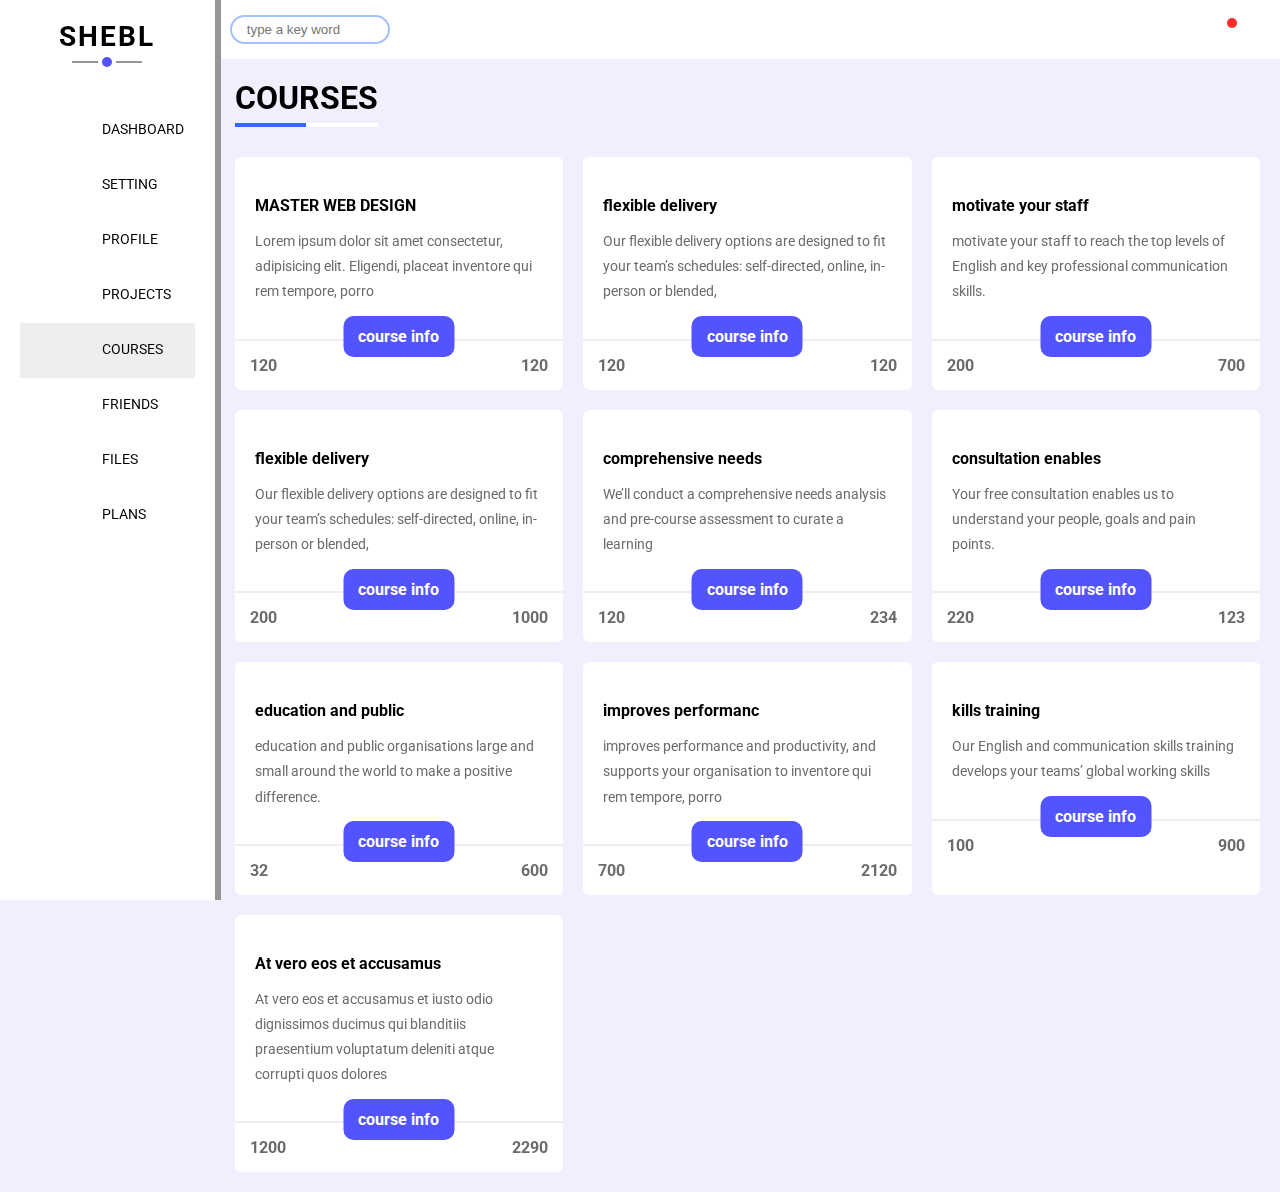
==== commit 0b8283fe: "x" ====
--- a/courses.html
+++ b/courses.html
@@ -26,7 +26,7 @@
                 <li >
                     <a href="index.html" class=" align-center fs-14 c-black rad-6 p-10">
                         <i class="fa-solid fa-chart-simple fa-fw"></i>
-                        <span  class="hide-mobile">DASHBORD</span>
+                        <span  class="hide-mobile">DASHBOARD</span>
                     </a>
                 </li>
                 <li>
@@ -83,15 +83,15 @@
                     <span class="notification p-relative">
                         <i class="fa-solid fa-bell fa-lg"></i>
                     </span>
-                    <img src="/pics/avatar.png" alt="">
+                    <img src="./pics/avatar.png" alt="">
                 </div>
             </div>
             <!-- end header -->
             <h1 class="p-relative">COURSES</h1>
             <div class="courses-page d-grid m-20 gap-20">
               <div class="course bg-white rad-6 p-relative">                
-                <img class="cover" src="/pics/course-02.jpg" alt="">
-                <img class="instructor"  src="/pics/team-01.png" alt=""> 
+                <img class="cover" src="./pics/course-02.JPG" alt="">
+                <img class="instructor"  src="./pics/team-01.png" alt=""> 
                 <div class="p-20">
                   <h4 class="m-0">MASTER WEB DESIGN</h4>
                   <p class="description c-gray fs-14 mt-15">Lorem ipsum dolor sit amet consectetur, adipisicing elit. Eligendi, placeat inventore qui rem tempore, porro</p>
@@ -109,8 +109,8 @@
                 </div>              
               </div>
               <div class="course bg-white rad-6 p-relative">                
-                <img class="cover" src="/pics/course-01.jpg" alt="">
-                <img class="instructor"  src="/pics/team-02.png" alt=""> 
+                <img class="cover" src="./pics/course-01.JPG" alt="">
+                <img class="instructor"  src="./pics/team-02.png" alt=""> 
                 <div class="p-20">
                   <h4 class="m-0">flexible delivery </h4>
                   <p class="description c-gray fs-14 mt-15">Our flexible delivery options are designed to fit your team’s schedules: self-directed, online, in-person or blended,</p>
@@ -128,8 +128,8 @@
                 </div>              
               </div>
               <div class="course bg-white rad-6 p-relative">                
-                <img class="cover" src="/pics/course-03.jpg" alt="">
-                <img class="instructor"  src="/pics/team-04.png" alt=""> 
+                <img class="cover" src="./pics/course-03.JPG" alt="">
+                <img class="instructor"  src="./pics/team-04.png" alt=""> 
                 <div class="p-20">
                   <h4 class="m-0">motivate your staff</h4>
                   <p class="description c-gray fs-14 mt-15">motivate your staff to reach the top levels of English and key professional communication skills.</p>
@@ -147,8 +147,8 @@
                 </div>              
               </div>
               <div class="course bg-white rad-6 p-relative">                
-                <img class="cover" src="/pics/course-02.jpg" alt="">
-                <img class="instructor"  src="/pics/team-05.png" alt=""> 
+                <img class="cover" src="./pics/course-02.JPG" alt="">
+                <img class="instructor"  src="./pics/team-05.png" alt=""> 
                 <div class="p-20">
                   <h4 class="m-0">flexible delivery</h4>
                   <p class="description c-gray fs-14 mt-15">Our flexible delivery options are designed to fit your team’s schedules: self-directed, online, in-person or blended,</p>
@@ -166,8 +166,8 @@
                 </div>              
               </div>
               <div class="course bg-white rad-6 p-relative">                
-                <img class="cover" src="/pics/course-05.jpg" alt="">
-                <img class="instructor"  src="/pics/team-01.png" alt=""> 
+                <img class="cover" src="./pics/course-05.JPG" alt="">
+                <img class="instructor"  src="./pics/team-01.png" alt=""> 
                 <div class="p-20">
                   <h4 class="m-0">comprehensive needs</h4>
                   <p class="description c-gray fs-14 mt-15">We’ll conduct a comprehensive needs analysis and pre-course assessment to curate a learning</p>
@@ -185,8 +185,8 @@
                 </div>              
               </div>
               <div class="course bg-white rad-6 p-relative">                
-                <img class="cover" src="/pics/course-04.jpg" alt="">
-                <img class="instructor"  src="/pics/team-01.png" alt=""> 
+                <img class="cover" src="./pics/course-04.JPG" alt="">
+                <img class="instructor"  src="./pics/team-01.png" alt=""> 
                 <div class="p-20">
                   <h4 class="m-0">consultation enables</h4>
                   <p class="description c-gray fs-14 mt-15">Your free consultation enables us to understand your people, goals and pain points. </p>
@@ -204,8 +204,8 @@
                 </div>              
               </div>
               <div class="course bg-white rad-6 p-relative">                
-                <img class="cover" src="/pics/course-01.jpg" alt="">
-                <img class="instructor"  src="/pics/team-04.png" alt=""> 
+                <img class="cover" src="./pics/course-01.JPG" alt="">
+                <img class="instructor"  src="./pics/team-04.png" alt=""> 
                 <div class="p-20">
                   <h4 class="m-0">education and public </h4>
                   <p class="description c-gray fs-14 mt-15">education and public organisations large and small around the world to make a positive difference.</p>
@@ -223,8 +223,8 @@
                 </div>              
               </div>
               <div class="course bg-white rad-6 p-relative">                
-                <img class="cover" src="/pics/course-04.jpg" alt="">
-                <img class="instructor"  src="/pics/team-01.png" alt=""> 
+                <img class="cover" src="./pics/course-04.JPG" alt="">
+                <img class="instructor"  src="./pics/team-01.png" alt=""> 
                 <div class="p-20">
                   <h4 class="m-0">improves performanc</h4>
                   <p class="description c-gray fs-14 mt-15"> improves performance and productivity, and supports your organisation to inventore qui rem tempore, porro</p>
@@ -242,8 +242,8 @@
                 </div>              
               </div>
               <div class="course bg-white rad-6 p-relative">                
-                <img class="cover" src="/pics/course-03.jpg" alt="">
-                <img class="instructor"  src="/pics/team-01.png" alt=""> 
+                <img class="cover" src="./pics/course-03.JPG" alt="">
+                <img class="instructor"  src="./pics/team-01.png" alt=""> 
                 <div class="p-20">
                   <h4 class="m-0"> kills training</h4>
                   <p class="description c-gray fs-14 mt-15">Our English and communication skills training develops your teams’ global working skills</p>
@@ -261,8 +261,8 @@
                 </div>              
               </div>
               <div class="course bg-white rad-6 p-relative">                
-                <img class="cover" src="/pics/course-02.jpg" alt="">
-                <img class="instructor"  src="/pics/team-01.png" alt=""> 
+                <img class="cover" src="./pics/course-02.JPG" alt="">
+                <img class="instructor"  src="./pics/team-01.png" alt=""> 
                 <div class="p-20">
                   <h4 class="m-0">At vero eos et accusamus</h4>
                   <p class="description c-gray fs-14 mt-15">At vero eos et accusamus et iusto odio dignissimos ducimus qui blanditiis praesentium voluptatum deleniti atque corrupti quos dolores</p>
